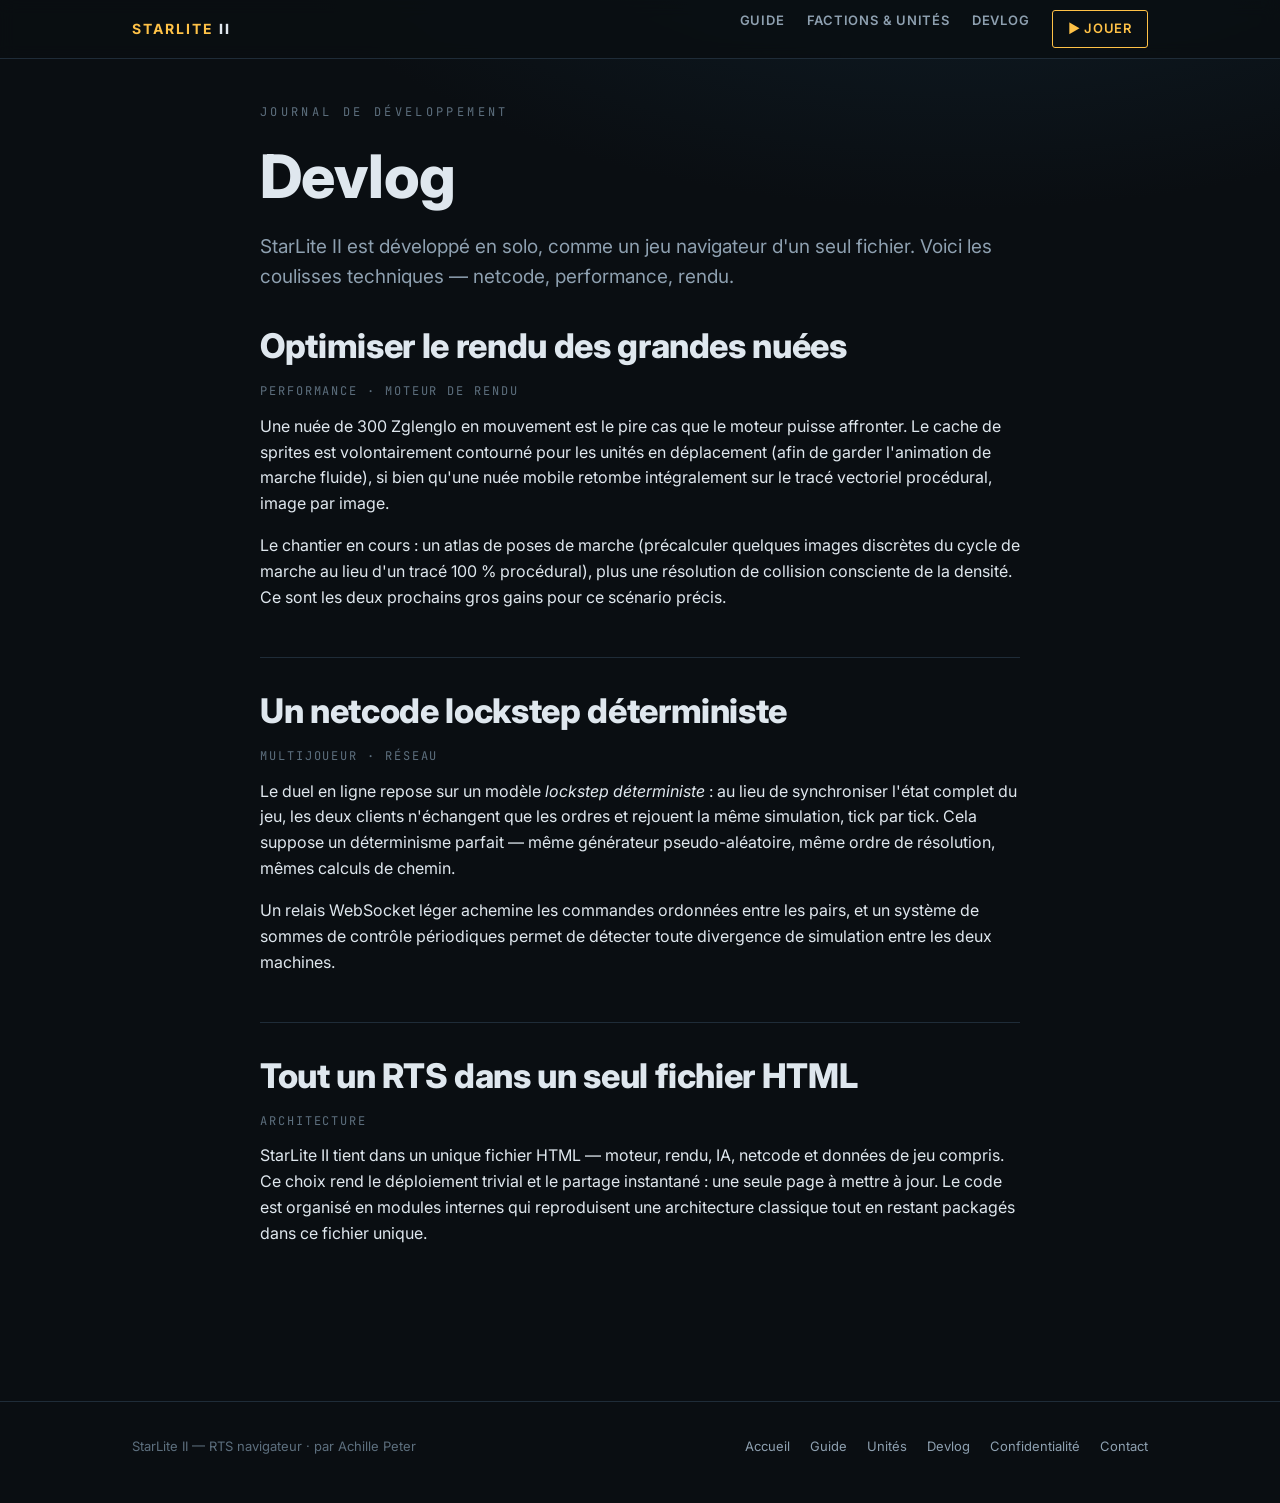
==== devlog/index.html @ 65191ba4 "Create index.html" ====
<!doctype html><html lang="fr"><head>
<meta charset="utf-8"><meta name="viewport" content="width=device-width,initial-scale=1">
<title>Devlog — StarLite II</title>
<meta name="description" content="Journal de développement de StarLite II : optimisation du rendu, netcode lockstep déterministe et architecture single-file d&#x27;un RTS navigateur.">
<link rel="preconnect" href="https://fonts.googleapis.com">
<link rel="preconnect" href="https://fonts.gstatic.com" crossorigin>
<link href="https://fonts.googleapis.com/css2?family=Inter:wght@400;600;700;800&family=JetBrains+Mono:wght@400;700&display=swap" rel="stylesheet">
<link rel="stylesheet" href="/assets/site.css">
<link rel="icon" href="/assets/favicon.png">
</head><body>
<header class="nav"><div class="wrap nav-in">
<a class="brand" href="/"><b>STARLITE</b> II</a>
<nav class="nav-links">
<a href="/guide/">Guide</a>
<a href="/factions/">Factions &amp; unités</a>
<a href="/devlog/">Devlog</a>
<a href="/play/" class="nav-cta">&#9654; Jouer</a>
</nav></div></header>
<main class="wrap doc">
<p class="eyebrow">Journal de développement</p>
<h1>Devlog</h1>
<p class="lead">StarLite II est développé en solo, comme un jeu navigateur d'un seul fichier. Voici les coulisses techniques — netcode, performance, rendu.</p>

<article style="margin:34px 0;padding-bottom:30px;border-bottom:1px solid var(--panel-line)">
<h2 style="margin-top:0">Optimiser le rendu des grandes nuées</h2>
<p class="eyebrow" style="letter-spacing:.16em">Performance &middot; moteur de rendu</p>
<p>Une nuée de 300 Zglenglo en mouvement est le pire cas que le moteur puisse affronter. Le cache de sprites est volontairement contourné pour les unités en déplacement (afin de garder l'animation de marche fluide), si bien qu'une nuée mobile retombe intégralement sur le tracé vectoriel procédural, image par image.</p>
<p>Le chantier en cours : un atlas de poses de marche (précalculer quelques images discrètes du cycle de marche au lieu d'un tracé 100&nbsp;% procédural), plus une résolution de collision consciente de la densité. Ce sont les deux prochains gros gains pour ce scénario précis.</p>
</article>

<article style="margin:34px 0;padding-bottom:30px;border-bottom:1px solid var(--panel-line)">
<h2 style="margin-top:0">Un netcode lockstep déterministe</h2>
<p class="eyebrow" style="letter-spacing:.16em">Multijoueur &middot; réseau</p>
<p>Le duel en ligne repose sur un modèle <em>lockstep déterministe</em> : au lieu de synchroniser l'état complet du jeu, les deux clients n'échangent que les ordres et rejouent la même simulation, tick par tick. Cela suppose un déterminisme parfait — même générateur pseudo-aléatoire, même ordre de résolution, mêmes calculs de chemin.</p>
<p>Un relais WebSocket léger achemine les commandes ordonnées entre les pairs, et un système de sommes de contrôle périodiques permet de détecter toute divergence de simulation entre les deux machines.</p>
</article>

<article style="margin:34px 0">
<h2 style="margin-top:0">Tout un RTS dans un seul fichier HTML</h2>
<p class="eyebrow" style="letter-spacing:.16em">Architecture</p>
<p>StarLite II tient dans un unique fichier HTML — moteur, rendu, IA, netcode et données de jeu compris. Ce choix rend le déploiement trivial et le partage instantané : une seule page à mettre à jour. Le code est organisé en modules internes qui reproduisent une architecture classique tout en restant packagés dans ce fichier unique.</p>
</article>
</main>
<footer><div class="wrap foot-in">
<div>StarLite II &mdash; RTS navigateur &middot; par Achille Peter</div>
<div class="foot-links">
<a href="/">Accueil</a><a href="/guide/">Guide</a><a href="/factions/">Unités</a>
<a href="/devlog/">Devlog</a><a href="/confidentialite.html">Confidentialité</a>
<a href="/contact.html">Contact</a></div>
</div></footer>
</body></html>
---- assets/site.css ----
/* StarLite II — site editorial. Identité "console de commandement".
   Palette dérivée de l'ambiance du jeu : nuit tactique, ambre HUD, vert brood, cyan warp. */
:root{
  --bg:#0a0e12;
  --bg-2:#0e141b;
  --panel:#121a22;
  --panel-line:#1f2c38;
  --ink:#dfe7ee;
  --ink-dim:#8ea0b0;
  --ink-faint:#5d6f7e;
  --amber:#ffc247;      /* HUD / accent principal */
  --brood:#b8ff63;      /* Zglenglo */
  --warp:#7fe8ff;       /* Helias */
  --iron:#ff9a6c;       /* Humains */
  --line:#22303c;
  --radius:3px;
}
*{box-sizing:border-box}
html{scroll-behavior:smooth}
body{
  margin:0;background:
    radial-gradient(1200px 600px at 75% -10%, #10202b 0%, transparent 60%),
    var(--bg);
  color:var(--ink);
  font-family:"Inter","Segoe UI",system-ui,-apple-system,sans-serif;
  line-height:1.62;font-size:16px;-webkit-font-smoothing:antialiased;
}
.mono{font-family:"JetBrains Mono","SF Mono",ui-monospace,Menlo,Consolas,monospace}
a{color:var(--amber);text-decoration:none}
a:hover{text-decoration:underline}
img{max-width:100%}

/* ---- layout shell ---- */
.wrap{max-width:1060px;margin:0 auto;padding:0 22px}
.rule{height:1px;background:linear-gradient(90deg,transparent,var(--line),transparent);margin:0}

/* ---- top nav ---- */
header.nav{position:sticky;top:0;z-index:50;background:rgba(10,14,18,.86);
  backdrop-filter:blur(8px);border-bottom:1px solid var(--panel-line)}
.nav-in{display:flex;align-items:center;gap:26px;height:58px}
.brand{font-weight:800;letter-spacing:.14em;font-size:14px;color:var(--ink);
  text-transform:uppercase;white-space:nowrap}
.brand b{color:var(--amber)}
.nav-links{display:flex;gap:22px;margin-left:auto;flex-wrap:wrap}
.nav-links a{color:var(--ink-dim);font-size:13px;letter-spacing:.06em;
  text-transform:uppercase;font-weight:600}
.nav-links a:hover{color:var(--ink);text-decoration:none}
.nav-cta{border:1px solid var(--amber);color:var(--amber)!important;
  padding:7px 15px;border-radius:var(--radius);font-weight:700}
.nav-cta:hover{background:var(--amber);color:#0a0e12!important}

/* ---- eyebrow / headings ---- */
.eyebrow{font-family:"JetBrains Mono",ui-monospace,monospace;font-size:12px;
  letter-spacing:.28em;text-transform:uppercase;color:var(--ink-faint)}
h1,h2,h3{line-height:1.12;letter-spacing:-.01em}
h1{font-size:clamp(34px,6vw,60px);font-weight:800;margin:.35em 0}
h2{font-size:clamp(24px,3.5vw,34px);font-weight:800;margin:1.6em 0 .5em}
h3{font-size:20px;font-weight:700;margin:1.4em 0 .4em}
p{margin:0 0 1em}
.lead{font-size:19px;color:var(--ink-dim);max-width:64ch}

/* ---- hero ---- */
.hero{padding:78px 0 30px;position:relative}
.hero .scan{position:absolute;inset:0;pointer-events:none;opacity:.5;
  background:repeating-linear-gradient(0deg,transparent 0 3px,rgba(127,232,255,.018) 3px 4px)}
.hero-grid{display:grid;grid-template-columns:1.15fr .85fr;gap:40px;align-items:center}
.cta-row{display:flex;gap:14px;flex-wrap:wrap;margin-top:26px}
.btn{display:inline-block;padding:13px 26px;border-radius:var(--radius);
  font-weight:700;letter-spacing:.04em;border:1px solid transparent;font-size:15px}
.btn-primary{background:var(--amber);color:#0a0e12}
.btn-primary:hover{background:#ffcf6b;text-decoration:none}
.btn-ghost{border-color:var(--line);color:var(--ink)}
.btn-ghost:hover{border-color:var(--ink-dim);text-decoration:none}

/* hero readout card */
.readout{background:linear-gradient(160deg,var(--panel),#0d151d);
  border:1px solid var(--panel-line);border-radius:6px;padding:20px;
  font-family:"JetBrains Mono",ui-monospace,monospace;font-size:13px}
.readout .r-head{color:var(--ink-faint);letter-spacing:.2em;font-size:11px;
  text-transform:uppercase;margin-bottom:12px;display:flex;justify-content:space-between}
.readout .r-row{display:flex;justify-content:space-between;padding:5px 0;
  border-bottom:1px dashed #1a2530}
.readout .r-row:last-child{border-bottom:0}
.readout .r-row span:last-child{color:var(--ink)}
.dot{width:7px;height:7px;border-radius:50%;display:inline-block;margin-right:7px}

/* ---- feature strip ---- */
.strip{display:grid;grid-template-columns:repeat(3,1fr);gap:1px;
  background:var(--panel-line);border:1px solid var(--panel-line);
  border-radius:6px;overflow:hidden;margin:46px 0}
.strip>div{background:var(--bg-2);padding:24px}
.strip h3{margin:.2em 0 .35em;font-size:16px}
.strip p{margin:0;color:var(--ink-dim);font-size:14px}
.strip .k{font-family:"JetBrains Mono",monospace;color:var(--amber);
  font-size:12px;letter-spacing:.16em}

/* ---- faction cards ---- */
.factions{display:grid;grid-template-columns:repeat(3,1fr);gap:16px;margin:22px 0}
.fac{background:var(--panel);border:1px solid var(--panel-line);border-radius:6px;
  padding:22px;border-top:3px solid var(--edge,var(--amber));transition:transform .15s}
.fac:hover{transform:translateY(-3px)}
.fac .tag{font-family:"JetBrains Mono",monospace;font-size:11px;letter-spacing:.2em;
  color:var(--edge);text-transform:uppercase}
.fac h3{margin:.3em 0 .1em}
.fac .sub{color:var(--ink-faint);font-size:13px;margin-bottom:.7em}
.fac p{font-size:14px;color:var(--ink-dim);margin:0}

/* ---- content prose pages ---- */
.doc{padding:44px 0 80px;max-width:760px}
.doc h2:first-of-type{margin-top:.4em}
.doc ul,.doc ol{color:var(--ink-dim);padding-left:1.2em}
.doc li{margin:.35em 0}
.doc code{font-family:"JetBrains Mono",monospace;background:#0e1620;
  border:1px solid var(--line);padding:.1em .4em;border-radius:3px;font-size:.88em;color:var(--warp)}
.callout{background:var(--panel);border-left:3px solid var(--amber);
  padding:14px 18px;border-radius:0 var(--radius) var(--radius) 0;margin:1.2em 0;color:var(--ink-dim)}

/* ---- unit table (encyclopedia) ---- */
.fac-block{margin:38px 0}
.fac-block .band{display:flex;align-items:baseline;gap:14px;border-bottom:1px solid var(--edge);
  padding-bottom:8px;margin-bottom:4px}
.fac-block .band h2{margin:0;font-size:26px}
.fac-block .band .tag{font-family:"JetBrains Mono",monospace;color:var(--edge);
  font-size:12px;letter-spacing:.2em}
.fac-intro{color:var(--ink-dim);font-size:15px;max-width:70ch;margin:10px 0 22px}
.units{display:grid;grid-template-columns:repeat(2,1fr);gap:12px}
.unit{background:var(--panel);border:1px solid var(--panel-line);border-radius:5px;
  padding:15px 16px;position:relative;overflow:hidden}
.unit::before{content:"";position:absolute;left:0;top:0;bottom:0;width:3px;background:var(--edge);opacity:.7}
.unit .u-top{display:flex;justify-content:space-between;align-items:baseline;gap:10px}
.unit .u-name{font-weight:800;letter-spacing:.03em;font-size:15px}
.unit .u-role{font-family:"JetBrains Mono",monospace;font-size:10.5px;letter-spacing:.12em;
  color:var(--edge);text-transform:uppercase;white-space:nowrap}
.unit .u-desc{color:var(--ink-dim);font-size:13.5px;margin:7px 0 11px}
.unit .u-stats{display:grid;grid-template-columns:repeat(4,1fr);gap:6px;
  font-family:"JetBrains Mono",monospace;font-size:11px}
.unit .u-stats div{background:#0d141b;border:1px solid var(--line);border-radius:3px;
  padding:5px 6px;text-align:center}
.unit .u-stats .lbl{color:var(--ink-faint);font-size:9px;letter-spacing:.08em;display:block}
.unit .u-stats .val{color:var(--ink);font-weight:700}
.cost{font-family:"JetBrains Mono",monospace;font-size:11px;color:var(--ink-faint);margin-top:9px}
.cost b{color:var(--amber)}.cost .g{color:var(--brood)}

/* ---- footer ---- */
footer{border-top:1px solid var(--panel-line);padding:34px 0 46px;margin-top:40px;
  color:var(--ink-faint);font-size:13px}
.foot-in{display:flex;gap:26px;flex-wrap:wrap;align-items:center}
.foot-links{display:flex;gap:20px;margin-left:auto;flex-wrap:wrap}
.foot-links a{color:var(--ink-dim)}

@media(max-width:820px){
  .hero-grid{grid-template-columns:1fr;gap:26px}
  .strip{grid-template-columns:1fr}
  .factions{grid-template-columns:1fr}
  .units{grid-template-columns:1fr}
  .nav-links{display:none}
}
@media(prefers-reduced-motion:reduce){*{scroll-behavior:auto;transition:none!important}}
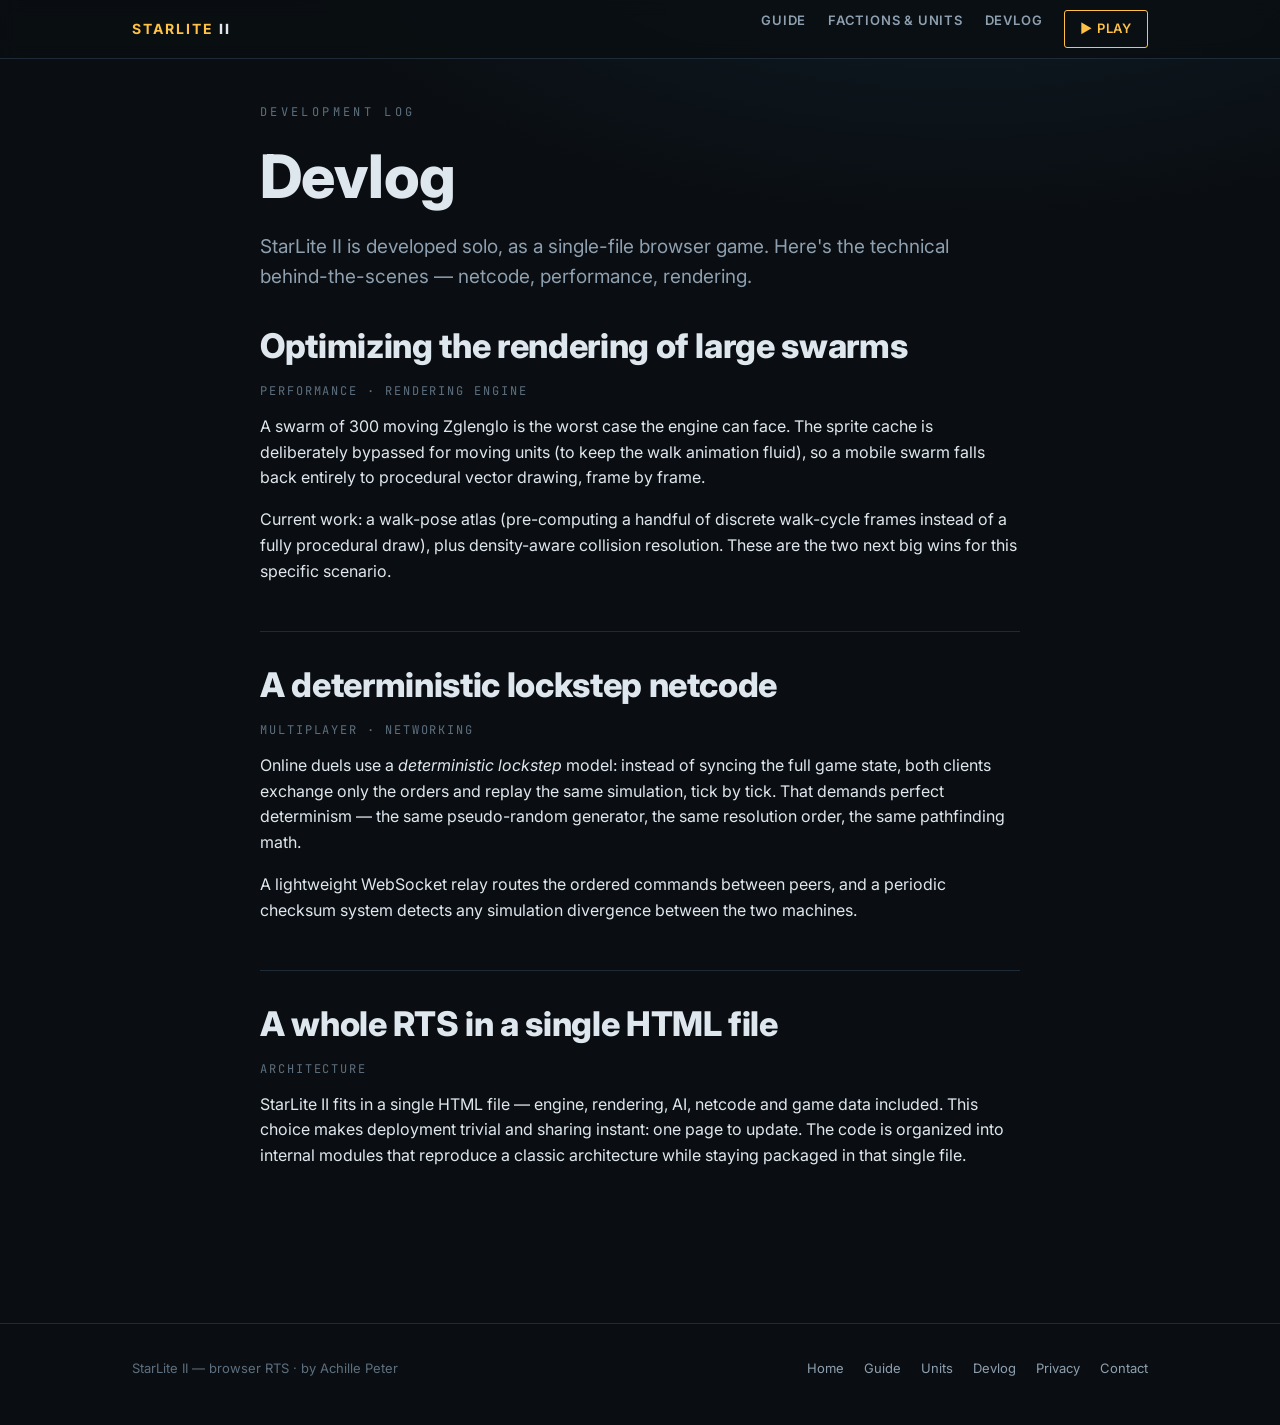
==== commit 73839f9d: "Update index.html" ====
--- a/devlog/index.html
+++ b/devlog/index.html
@@ -1,7 +1,7 @@
-<!doctype html><html lang="fr"><head>
+<!doctype html><html lang="en"><head>
 <meta charset="utf-8"><meta name="viewport" content="width=device-width,initial-scale=1">
 <title>Devlog — StarLite II</title>
-<meta name="description" content="Journal de développement de StarLite II : optimisation du rendu, netcode lockstep déterministe et architecture single-file d&#x27;un RTS navigateur.">
+<meta name="description" content="StarLite II development log: render optimization, deterministic lockstep netcode and the single-file architecture of a browser RTS.">
 <link rel="preconnect" href="https://fonts.googleapis.com">
 <link rel="preconnect" href="https://fonts.gstatic.com" crossorigin>
 <link href="https://fonts.googleapis.com/css2?family=Inter:wght@400;600;700;800&family=JetBrains+Mono:wght@400;700&display=swap" rel="stylesheet">
@@ -12,40 +12,39 @@
 <a class="brand" href="/"><b>STARLITE</b> II</a>
 <nav class="nav-links">
 <a href="/guide/">Guide</a>
-<a href="/factions/">Factions &amp; unités</a>
+<a href="/factions/">Factions &amp; units</a>
 <a href="/devlog/">Devlog</a>
-<a href="/play/" class="nav-cta">&#9654; Jouer</a>
+<a href="/play/" class="nav-cta">&#9654; Play</a>
 </nav></div></header>
 <main class="wrap doc">
-<p class="eyebrow">Journal de développement</p>
+<p class="eyebrow">Development log</p>
 <h1>Devlog</h1>
-<p class="lead">StarLite II est développé en solo, comme un jeu navigateur d'un seul fichier. Voici les coulisses techniques — netcode, performance, rendu.</p>
+<p class="lead">StarLite II is developed solo, as a single-file browser game. Here's the technical behind-the-scenes — netcode, performance, rendering.</p>
 
 <article style="margin:34px 0;padding-bottom:30px;border-bottom:1px solid var(--panel-line)">
-<h2 style="margin-top:0">Optimiser le rendu des grandes nuées</h2>
-<p class="eyebrow" style="letter-spacing:.16em">Performance &middot; moteur de rendu</p>
-<p>Une nuée de 300 Zglenglo en mouvement est le pire cas que le moteur puisse affronter. Le cache de sprites est volontairement contourné pour les unités en déplacement (afin de garder l'animation de marche fluide), si bien qu'une nuée mobile retombe intégralement sur le tracé vectoriel procédural, image par image.</p>
-<p>Le chantier en cours : un atlas de poses de marche (précalculer quelques images discrètes du cycle de marche au lieu d'un tracé 100&nbsp;% procédural), plus une résolution de collision consciente de la densité. Ce sont les deux prochains gros gains pour ce scénario précis.</p>
+<h2 style="margin-top:0">Optimizing the rendering of large swarms</h2>
+<p class="eyebrow" style="letter-spacing:.16em">Performance &middot; rendering engine</p>
+<p>A swarm of 300 moving Zglenglo is the worst case the engine can face. The sprite cache is deliberately bypassed for moving units (to keep the walk animation fluid), so a mobile swarm falls back entirely to procedural vector drawing, frame by frame.</p>
+<p>Current work: a walk-pose atlas (pre-computing a handful of discrete walk-cycle frames instead of a fully procedural draw), plus density-aware collision resolution. These are the two next big wins for this specific scenario.</p>
 </article>
 
 <article style="margin:34px 0;padding-bottom:30px;border-bottom:1px solid var(--panel-line)">
-<h2 style="margin-top:0">Un netcode lockstep déterministe</h2>
-<p class="eyebrow" style="letter-spacing:.16em">Multijoueur &middot; réseau</p>
-<p>Le duel en ligne repose sur un modèle <em>lockstep déterministe</em> : au lieu de synchroniser l'état complet du jeu, les deux clients n'échangent que les ordres et rejouent la même simulation, tick par tick. Cela suppose un déterminisme parfait — même générateur pseudo-aléatoire, même ordre de résolution, mêmes calculs de chemin.</p>
-<p>Un relais WebSocket léger achemine les commandes ordonnées entre les pairs, et un système de sommes de contrôle périodiques permet de détecter toute divergence de simulation entre les deux machines.</p>
+<h2 style="margin-top:0">A deterministic lockstep netcode</h2>
+<p class="eyebrow" style="letter-spacing:.16em">Multiplayer &middot; networking</p>
+<p>Online duels use a <em>deterministic lockstep</em> model: instead of syncing the full game state, both clients exchange only the orders and replay the same simulation, tick by tick. That demands perfect determinism — the same pseudo-random generator, the same resolution order, the same pathfinding math.</p>
+<p>A lightweight WebSocket relay routes the ordered commands between peers, and a periodic checksum system detects any simulation divergence between the two machines.</p>
 </article>
 
 <article style="margin:34px 0">
-<h2 style="margin-top:0">Tout un RTS dans un seul fichier HTML</h2>
+<h2 style="margin-top:0">A whole RTS in a single HTML file</h2>
 <p class="eyebrow" style="letter-spacing:.16em">Architecture</p>
-<p>StarLite II tient dans un unique fichier HTML — moteur, rendu, IA, netcode et données de jeu compris. Ce choix rend le déploiement trivial et le partage instantané : une seule page à mettre à jour. Le code est organisé en modules internes qui reproduisent une architecture classique tout en restant packagés dans ce fichier unique.</p>
+<p>StarLite II fits in a single HTML file — engine, rendering, AI, netcode and game data included. This choice makes deployment trivial and sharing instant: one page to update. The code is organized into internal modules that reproduce a classic architecture while staying packaged in that single file.</p>
 </article>
 </main>
 <footer><div class="wrap foot-in">
-<div>StarLite II &mdash; RTS navigateur &middot; par Achille Peter</div>
+<div>StarLite II &mdash; browser RTS &middot; by Achille Peter</div>
 <div class="foot-links">
-<a href="/">Accueil</a><a href="/guide/">Guide</a><a href="/factions/">Unités</a>
-<a href="/devlog/">Devlog</a><a href="/confidentialite.html">Confidentialité</a>
-<a href="/contact.html">Contact</a></div>
+<a href="/">Home</a><a href="/guide/">Guide</a><a href="/factions/">Units</a>
+<a href="/devlog/">Devlog</a><a href="/privacy.html">Privacy</a><a href="/contact.html">Contact</a></div>
 </div></footer>
 </body></html>
